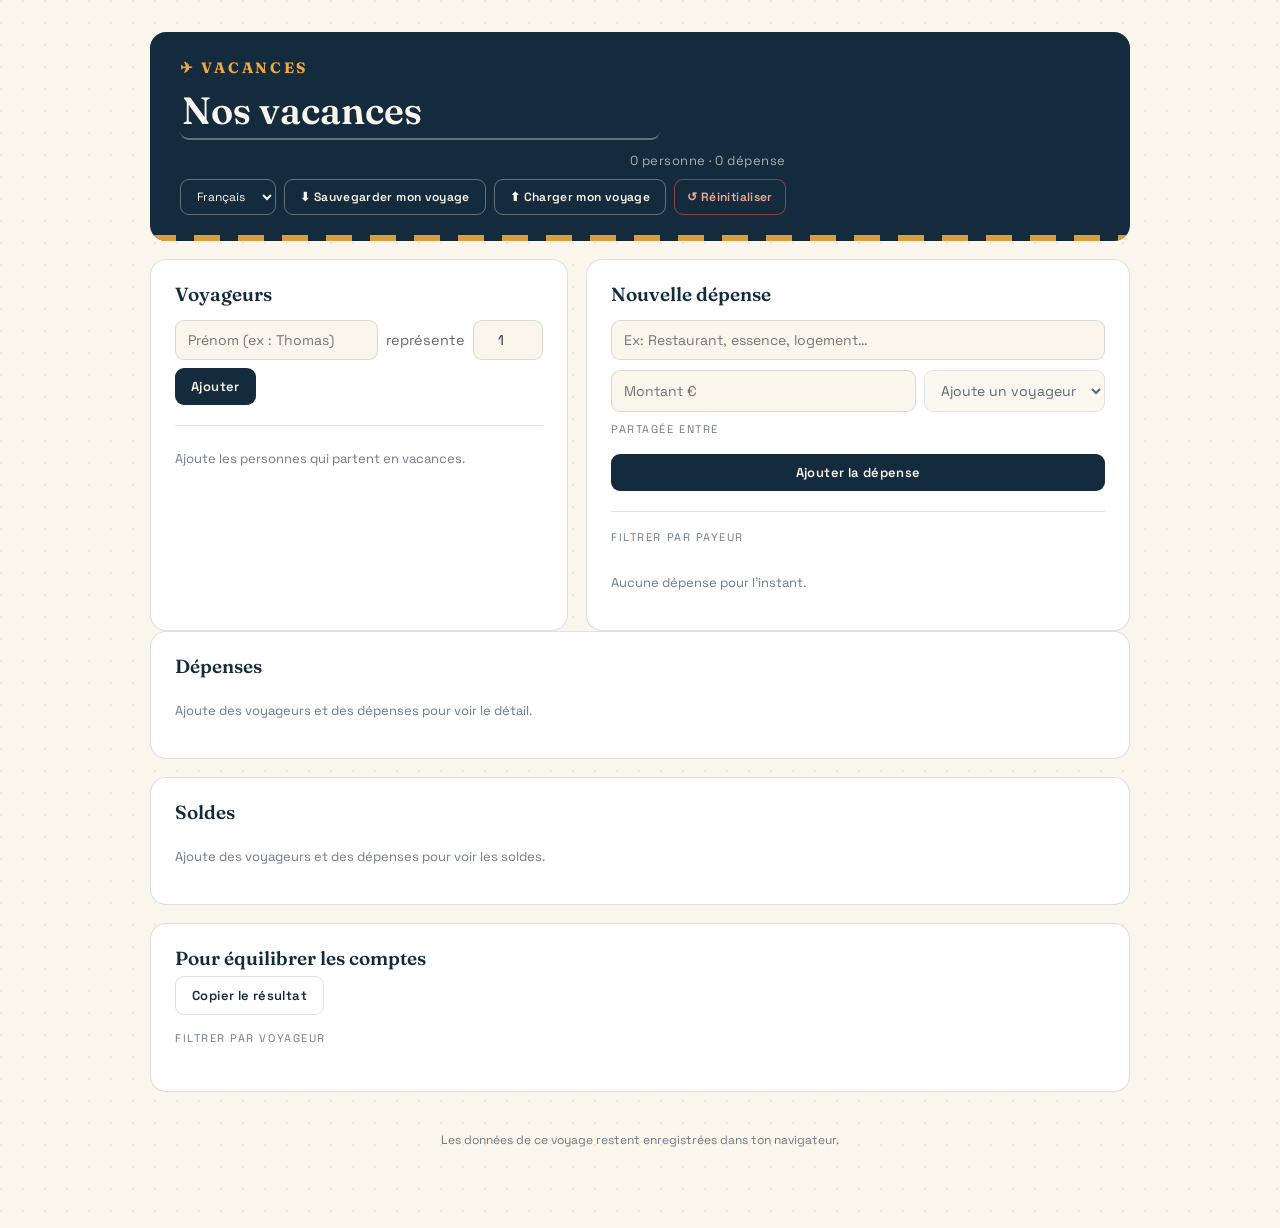
==== html/index.html @ 64b2166e "ajustement CSS pour mobile et tablette" ====
<!DOCTYPE html>
<html lang="fr">
<head>
<meta charset="UTF-8">
<meta name="viewport" content="width=device-width, initial-scale=1.0">
<title>Vacances — Partage des dépenses</title>
<link rel="preconnect" href="https://fonts.googleapis.com">
<link href="https://fonts.googleapis.com/css2?family=Fraunces:opsz,wght@9..144,400;9..144,600;9..144,700&family=Space+Grotesk:wght@400;500;600;700&display=swap" rel="stylesheet">
<link rel="stylesheet" href="../css/style.css">
<link rel="manifest" href="manifest.json">
<link rel="icon" href="icon.svg" type="image/svg+xml">
<link rel="apple-touch-icon" href="icon-192.png">
<meta name="theme-color" content="#142B3D">
<meta name="apple-mobile-web-app-capable" content="yes">
<meta name="apple-mobile-web-app-status-bar-style" content="black-translucent">
<meta name="apple-mobile-web-app-title" content="Vacances">
</head>
<body>
<div class="app">

  <header class="ticket-header">
    <div class="header-left">
      <div class="airline-mark">✈ <span data-i18n="airlineMark">Vacances</span></div>
      <input id="tripName" class="trip-name-input" value="Nos vacances" spellcheck="false"/>
    </div>
    <div class="header-right">
      <div class="ticket-meta" id="headerSummary">0 voyageur · 0 dépense</div>
      <div class="file-actions">
        <select id="langSelect" class="ghost-btn lang-select"></select>
        <button type="button" id="exportBtn" class="ghost-btn" data-i18n="exportBtn">⬇ Sauvegarder mon voyage</button>
        <button type="button" id="importBtn" class="ghost-btn" data-i18n="importBtn">⬆ Charger mon voyage</button>
        <button type="button" id="resetBtn" class="ghost-btn ghost-btn-danger" data-i18n="resetBtn">↺ Réinitialiser</button>
        <input type="file" id="importInput" accept="application/json" hidden />
      </div>
    </div>
  </header>

  <div class="grid">
    <section class="panel panel-people">
      <h2 data-i18n="peopleSectionTitle">Voyageurs</h2>
      <form id="personForm">
        <input id="personInput" placeholder="Prénom (ex : Thomas)" data-i18n-placeholder="personNamePlaceholder" autocomplete="off" required/>
        <span class="represents-label" data-i18n="representsLabel">représente</span>
        <input id="personSize" type="number" min="1" step="1" value="1" title="Nombre de personnes représentées" data-i18n-title="personSizeTitle"/>
        <button type="submit" data-i18n="addPersonBtn">Ajouter</button>
      </form>
      <hr class="panel-divider"/>
      <ul id="peopleList"></ul>
      <p class="empty-hint" id="peopleEmptyHint" data-i18n="peopleEmptyHint">Ajoute les personnes qui partent en vacances.</p>
    </section>

    <section class="panel panel-expense">
      <h2 data-i18n="expenseSectionTitle">Nouvelle dépense</h2>
      <form id="expenseForm">
        <input id="expenseDesc" placeholder="Ex: Restaurant, essence, logement…" data-i18n-placeholder="expenseDescPlaceholder" required/>
        <div class="row2">
          <input id="expenseAmount" type="number" min="0" step="0.01" placeholder="Montant €" data-i18n-placeholder="expenseAmountPlaceholder" required/>
          <select id="expensePayer" required></select>
        </div>
        <div>
          <p class="eyebrow" data-i18n="sharedBetweenLabel">Partagée entre</p>
          <div class="chip-list" id="expenseParticipants"></div>
        </div>
        <button type="submit" data-i18n="addExpenseBtn">Ajouter la dépense</button>
      </form>
      <hr class="panel-divider"/>
      <div class="expense-list-filter">
        <p class="eyebrow" data-i18n="filterByPayerLabel">Filtrer par payeur</p>
        <div class="chip-list" id="expensePayerFilter"></div>
      </div>
      <ul id="expenseList"></ul>
      <p class="empty-hint" id="expenseEmptyHint" data-i18n="expenseEmptyDefault">Aucune dépense pour l'instant.</p>
    </section>
  </div>

  <section class="panel panel-totals">
    <h2 data-i18n="totalsSectionTitle">Dépenses</h2>
    <p class="avg-line" id="avgLine"></p>
    <div id="totalsList"></div>
    <p class="empty-hint" id="totalsEmptyHint" data-i18n="totalsEmptyHint">Ajoute des voyageurs et des dépenses pour voir le détail.</p>
  </section>

  <section class="panel panel-balances">
    <h2 data-i18n="balancesSectionTitle">Soldes</h2>
    <div id="balancesList"></div>
    <p class="empty-hint" id="balEmptyHint" data-i18n="balEmptyHint">Ajoute des voyageurs et des dépenses pour voir les soldes.</p>
  </section>

  <section class="panel panel-settlement">
    <h2 data-i18n="settlementSectionTitle">Pour équilibrer les comptes</h2>
    <p class="avg-line" id="settlementCount"></p>
    <button type="button" class="modal-btn-secondary settlement-copy-btn" id="settlementCopyBtn" data-i18n="copySettlementBtn" hidden>Copier le résultat</button>
    <div>
      <p class="eyebrow" data-i18n="filterByTravelerLabel">Filtrer par voyageur</p>
      <div class="chip-list" id="settlementFilter"></div>
    </div>
    <div class="tickets" id="settlementTickets"></div>
  </section>

  <footer data-i18n="footerText">Les données de ce voyage restent enregistrées dans ton navigateur.</footer>
</div>

<div class="toast" id="toast" hidden role="status" aria-live="polite"></div>

<div class="modal-overlay" id="modalOverlay" hidden>
  <div class="modal-box" role="alertdialog" aria-modal="true">
    <p class="modal-message" id="modalMessage"></p>
    <div class="modal-actions">
      <button type="button" class="modal-btn-secondary" id="modalCancelBtn" data-i18n="modalCancelBtn" hidden>Annuler</button>
      <button type="button" id="modalConfirmBtn" data-i18n="modalOkBtn">OK</button>
    </div>
  </div>
</div>

<div class="modal-overlay" id="joinExpensesModal" hidden>
  <div class="modal-box modal-box-wide" role="dialog" aria-modal="true">
    <p class="modal-message" data-i18n="joinExpensesIntro">Merci de sélectionner les dépenses auxquelles vous voulez participer. Si aucune, ne rien sélectionner.</p>
    <p class="modal-message modal-message-warning" id="joinExpensesPartialNote" hidden></p>
    <p class="eyebrow" data-i18n="joinExpensesListLabel">Dépenses existantes</p>
    <div class="join-expenses-list">
      <label class="join-expense-row join-expense-all">
        <input type="checkbox" id="joinExpensesAllCheckbox"/>
        <span data-i18n="allChipLabel">Tous</span>
      </label>
      <div id="joinExpensesItems"></div>
    </div>
    <div class="modal-actions">
      <button type="button" id="joinExpensesConfirmBtn" data-i18n="joinExpensesConfirmBtn">Valider</button>
    </div>
  </div>
</div>

<div class="modal-overlay" id="editExpenseModal" hidden>
  <div class="modal-box modal-box-wide" role="dialog" aria-modal="true">
    <p class="eyebrow" data-i18n="editExpenseTitle">Modifier la dépense</p>
    <div class="edit-expense-fields">
      <input id="editExpenseDesc" placeholder="Ex: Restaurant, essence, logement…" data-i18n-placeholder="expenseDescPlaceholder"/>
      <div class="row2">
        <input id="editExpenseAmount" type="number" min="0" step="0.01" placeholder="Montant €" data-i18n-placeholder="expenseAmountPlaceholder"/>
        <select id="editExpensePayer"></select>
      </div>
      <div>
        <p class="eyebrow" data-i18n="sharedBetweenLabel">Partagée entre</p>
        <div class="join-expenses-list" id="editExpenseParticipants"></div>
      </div>
    </div>
    <div class="modal-actions">
      <button type="button" class="modal-btn-secondary" id="editExpenseCancelBtn" data-i18n="modalCancelBtn">Annuler</button>
      <button type="button" id="editExpenseSaveBtn" data-i18n="editExpenseSaveBtn">Enregistrer</button>
    </div>
  </div>
</div>

<script src="../i18n/translations.js"></script>
<script src="../javascript/app.js"></script>
<script src="../javascript/join-expenses.js"></script>
<script src="../javascript/edit-expense.js"></script>
</body>
</html>
---- css/style.css ----
:root{
  --bg: #FAF6EC;
  --paper: #FFFFFF;
  --ink: #142B3D;
  --ink-soft: rgba(20,43,61,0.62);
  --line: rgba(20,43,61,0.14);
  --sun: #F2A93B;
  --teal: #1F8A7A;
  --teal-deep: #14615A;
  --coral: #E8604C;
  --radius: 16px;
}
*{ box-sizing: border-box; }
html,body{ margin:0; padding:0; }
body{
  background: var(--bg);
  background-image:
    radial-gradient(circle at 1px 1px, rgba(20,43,61,0.06) 1px, transparent 0);
  background-size: 22px 22px;
  color: var(--ink);
  font-family: 'Space Grotesk', sans-serif;
  min-height: 100vh;
  padding: 32px 18px 80px;
}
.app{ max-width: 980px; margin: 0 auto; }

/* ---------- Header : boarding-pass strip ---------- */
.ticket-header{
  background: var(--ink);
  color: var(--bg);
  border-radius: var(--radius);
  padding: 26px 30px;
  display:flex;
  flex-wrap: wrap;
  align-items:center;
  justify-content: space-between;
  gap: 12px;
  position: relative;
  overflow: hidden;
}
.ticket-header::after{
  content:"";
  position:absolute; inset:0;
  background: repeating-linear-gradient(90deg, var(--sun) 0 26px, transparent 26px 44px);
  opacity: 0.9;
  height: 6px;
  top: auto; bottom: 0;
}
.airline-mark{
  font-family:'Fraunces', serif;
  font-weight: 700;
  font-size: 15px;
  letter-spacing: 0.18em;
  text-transform: uppercase;
  color: var(--sun);
}
.trip-name-input{
  background: transparent;
  border: none;
  border-bottom: 2px solid rgba(250,246,236,0.35);
  color: var(--bg);
  font-family: 'Fraunces', serif;
  font-weight: 600;
  font-size: clamp(26px, 4vw, 38px);
  padding: 4px 2px;
  width: 100%;
  max-width: 480px;
  margin-top: 6px;
}
.trip-name-input:focus{ outline:none; border-bottom-color: var(--sun); }
.ticket-meta{
  font-size: 13px;
  color: rgba(250,246,236,0.65);
  letter-spacing: 0.04em;
}
.header-left{ display:flex; flex-direction:column; }
.header-right{ display:flex; flex-direction:column; align-items:flex-end; gap:10px; }
.file-actions{ display:flex; flex-wrap:wrap; gap:8px; justify-content:flex-end; }
.ghost-btn{
  background: transparent;
  color: var(--bg);
  border: 1px solid rgba(250,246,236,0.35);
  font-size: 12px;
  padding: 8px 12px;
}
.ghost-btn:hover{ background: rgba(250,246,236,0.12); }
.ghost-btn-danger{ border-color: rgba(232,96,76,0.55); color: #F3A897; }
.ghost-btn-danger:hover{ background: rgba(232,96,76,0.18); }
.lang-select{ cursor:pointer; }
.lang-select option{ color: var(--ink); background: var(--paper); }
/* Fixed min-widths sized for each button's longest translation (French),
   so the header wraps identically regardless of the active language —
   otherwise a shorter translation lets buttons fit on one row while a
   longer one wraps to two, making the header visibly jump on switch. */
#langSelect{ min-width: 96px; }
#exportBtn{ min-width: 202px; }
#importBtn{ min-width: 172px; }
#resetBtn{ min-width: 112px; }

/* ---------- layout ---------- */
.grid{
  display:grid;
  grid-template-columns: 1fr 1.3fr;
  gap: 18px;
  margin-top: 18px;
}
/* Grid columns default to a minimum size based on their content (e.g. a
   long "Payé par …" option in the payer <select>), which can force the
   whole grid — and only the grid, not the header — wider than .app.
   min-width:0 lets a column shrink below that content size instead. */
.grid > *{ min-width: 0; }
@media (max-width: 760px){ .grid{ grid-template-columns: 1fr; } }

.panel{
  background: var(--paper);
  border-radius: var(--radius);
  padding: 22px 24px 26px;
  border: 1px solid var(--line);
}
.panel + .panel{ margin-top: 18px; }
/* ...but not between the two side-by-side panels inside .grid: that
   generic adjacent-sibling rule also matches them (same class, same
   sibling relationship), pushing "Nouvelle dépense" 18px below
   "Voyageurs" and breaking their equal-height alignment. .grid's own
   `gap` already provides the right spacing there (side-by-side on
   desktop, stacked on mobile), so cancel the extra margin. */
.grid > .panel + .panel{ margin-top: 0; }
.panel h2{
  font-family:'Fraunces', serif;
  font-weight: 600;
  font-size: 19px;
  margin: 0 0 14px;
}
.eyebrow{
  font-size: 11px;
  letter-spacing: 0.14em;
  text-transform: uppercase;
  color: var(--ink-soft);
  margin: 0 0 4px;
}

/* ---------- forms ---------- */
input, select{
  font-family: 'Space Grotesk', sans-serif;
  font-size: 14px;
  padding: 10px 12px;
  border-radius: 9px;
  border: 1px solid var(--line);
  background: var(--bg);
  color: var(--ink);
}
input:focus, select:focus{ outline: 2px solid var(--teal); outline-offset: 1px; }
button{
  font-family: 'Space Grotesk', sans-serif;
  font-weight: 600;
  font-size: 13px;
  letter-spacing: 0.03em;
  border: none;
  border-radius: 9px;
  padding: 10px 16px;
  cursor: pointer;
  background: var(--ink);
  color: var(--bg);
  transition: transform .12s ease, background .12s ease;
}
button:hover{ background: var(--teal-deep); }
button:active{ transform: scale(0.97); }

#personForm{ display:flex; gap: 8px; align-items:center; flex-wrap: wrap; }
/* flex-basis:0% (the shorthand "flex:1") gives an item zero weight in
   the flexbox shrink calculation, so it never actually shrinks — the
   opposite of what's wanted. "auto" basis lets personInput properly
   absorb the row's shrinkage instead of the fixed-size label/size-field/
   button giving up their own space; a small min-width plus flex-wrap
   keeps it from being squeezed down to an unusable sliver at in-between
   widths — it wraps onto its own line instead. */
#personInput{ flex: 1 1 auto; min-width: 120px; }
#personForm input#personSize{ flex: none; width: 70px; text-align:center; }
#personForm .represents-label{ flex:none; white-space:nowrap; color: var(--muted, #666); font-size: 0.9em; }
#personForm button{ flex: none; }

#expenseForm{ display:flex; flex-direction:column; gap: 10px; }
.row2{ display:flex; gap: 8px; }
.row2 input{ flex:1; }
.row2 select{ min-width: 0; flex-shrink: 1; }
/* Side by side, "Montant €" and "Payé par …" never both fit on an actual
   phone screen once a payer's name is more than a couple of letters —
   the select ends up squeezed down to just "Payé", unreadable. Below
   phone width, stack them instead so each gets the full row. */
@media (max-width: 480px){
  .row2{ flex-direction: column; }
}

.chip-list{ display:flex; flex-wrap:wrap; gap:6px; margin: 2px 0 4px; }
.chip{
  display:flex; align-items:center; gap:6px;
  padding: 6px 10px;
  border-radius: 999px;
  border: 1px solid var(--line);
  font-size: 13px;
  cursor: pointer;
  user-select:none;
  background: var(--bg);
}
.chip.active{ background: var(--teal); border-color: var(--teal); color: #fff; }
/* Filter chips (narrowing what's shown below) vs. plain chips (choosing
   who shares an expense): same teal accent, but outlined rather than
   filled when active, so the two roles read differently at a glance. */
.chip-filter.active{ background: transparent; border-color: var(--teal); color: var(--teal-deep); }

/* ---------- people list ---------- */
#peopleList{ list-style:none; margin: 14px 0 0; padding:0; display:flex; flex-direction:column; gap:8px; }
#peopleList li{
  display:flex; align-items:center; justify-content:space-between;
  padding: 8px 12px;
  border-radius: 9px;
  background: var(--bg);
  font-size: 14px;
}
#peopleList li button{
  background:none; color: var(--coral); font-weight:600; padding: 2px 6px; font-size: 16px; line-height:1;
}
#peopleList li button:hover{ background: none; opacity:0.7; }
.person-size{ color: var(--ink-soft); font-size: 12px; font-weight: 500; }

.panel-divider{ border: none; border-top: 1px solid var(--line); margin: 20px 0 0; }
.expense-list-filter{ margin-top: 18px; }
.expense-list-filter .chip-list{ margin-bottom: 4px; }

/* ---------- expense list ---------- */
#expenseList{ list-style:none; margin: 16px 0 0; padding:0; display:flex; flex-direction:column; gap:10px; }
#expenseList li{
  padding: 10px 12px;
  border-radius: 10px;
  background: var(--bg);
  font-size: 13.5px;
}
.exp-top{ display:flex; justify-content:space-between; font-weight:600; }
.exp-sub{ color: var(--ink-soft); margin-top:2px; font-size:12.5px; }
.exp-actions{ display:flex; gap:14px; margin-top:4px; }
.exp-del, .exp-edit{ background:none; font-size: 11px; padding:0; }
.exp-del{ color: var(--coral); }
.exp-edit{ color: var(--teal-deep); }
.exp-del:hover, .exp-edit:hover{ background:none; text-decoration: underline; }

.panel-settlement .eyebrow{ margin-top: 2px; }
.panel-settlement .chip-list{ margin-bottom: 16px; }
.chip.chip-all{ font-weight: 600; }

/* ---------- totals per person ---------- */
.avg-line{
  font-size: 13px;
  color: var(--ink-soft);
  margin: -6px 0 14px;
}
.avg-line strong{ color: var(--teal-deep); font-weight: 700; }
#totalsList{ display:flex; flex-direction:column; gap:8px; }
.total-row{
  display:flex; align-items:center; justify-content:space-between;
  padding: 10px 14px; border-radius: 10px; background: var(--bg);
  font-size: 14px;
}
.total-amount{ font-weight: 700; font-variant-numeric: tabular-nums; color: var(--ink); }
.total-count{ color: var(--ink-soft); font-size: 12px; }

/* ---------- balances ---------- */
#balancesList{ display:flex; flex-direction:column; gap:8px; }
.bal-row{
  display:flex; align-items:center; justify-content:space-between;
  padding: 10px 14px; border-radius: 10px; background: var(--bg);
  font-size: 14px;
}
.bal-amount{ font-weight: 700; font-variant-numeric: tabular-nums; }
.bal-pos{ color: var(--teal-deep); }
.bal-neg{ color: var(--coral); }
.bal-zero{ color: var(--ink-soft); }

/* ---------- settlement tickets (signature element) ---------- */
.tickets{ display:flex; flex-direction: column; gap: 16px; }
.ticket{
  position: relative;
  display:grid;
  grid-template-columns: 1fr auto 1fr;
  align-items: center;
  background: linear-gradient(180deg, #fff, #fffef9);
  border: 1px solid var(--line);
  border-radius: 14px;
  padding: 18px 22px;
  box-shadow: 0 2px 0 rgba(20,43,61,0.05);
}
.ticket::before, .ticket::after{
  content:"";
  position:absolute;
  width: 20px; height:20px;
  background: var(--bg);
  border: 1px solid var(--line);
  border-radius: 50%;
  top: 50%; transform: translateY(-50%);
}
.ticket::before{ left: calc(66.6% - 10px); }
.ticket::after{ left: calc(66.6% - 10px); }
.ticket-stub-line{
  position:absolute; top:8px; bottom:8px; left: 66.6%;
  border-left: 2px dashed var(--line);
}
.t-from, .t-to{ display:flex; flex-direction:column; }
.t-label{ font-size: 10.5px; letter-spacing:0.12em; text-transform:uppercase; color: var(--ink-soft); }
.t-name{ font-family:'Fraunces', serif; font-weight:600; font-size: 19px; margin-top: 2px; }
.t-mid{ display:flex; flex-direction:column; align-items:center; padding: 0 26px; }
.t-arrow{ color: var(--sun); font-size: 18px; }
.t-amount{
  font-family:'Space Grotesk', sans-serif; font-weight:700; font-size: 20px;
  color: var(--teal-deep);
  margin-top: 4px;
  font-variant-numeric: tabular-nums;
}
.t-to{ text-align:right; align-items:flex-end; }

/* The 3-column ticket (from | arrow+amount | to) needs real width for
   two names plus an amount side by side — on an actual phone screen
   this overflowed and got clipped. Stack it vertically instead; the
   decorative dashed "ticket stub" line only made sense as a horizontal
   divider, so it's dropped rather than reflowed. */
@media (max-width: 480px){
  .ticket{ grid-template-columns: 1fr; text-align:center; row-gap: 6px; }
  .ticket::before, .ticket::after, .ticket-stub-line{ display:none; }
  .t-from, .t-to{ align-items:center; text-align:center; }
  .t-mid{ padding: 4px 0; }
}

.all-settled{
  text-align:center; padding: 26px; color: var(--ink-soft); font-size: 14px;
  border: 1px dashed var(--line); border-radius: 12px;
}

.empty-hint{ color: var(--ink-soft); font-size: 13px; margin-top: 10px; }

footer{ text-align:center; color: var(--ink-soft); font-size: 12px; margin-top: 40px; }

/* ---------- Modal dialogs (replaces native alert/confirm, which the
   browser renders in its own UI language, not the page's) ---------- */
.modal-overlay{
  position: fixed; inset: 0;
  background: rgba(20,43,61,0.55);
  display:flex; align-items:center; justify-content:center;
  padding: 20px;
  z-index: 1000;
}
.modal-overlay[hidden]{ display:none; }
.modal-box{
  background: var(--paper);
  border-radius: var(--radius);
  padding: 24px 26px;
  max-width: 420px;
  width: 100%;
  box-shadow: 0 16px 48px rgba(20,43,61,0.28);
}
.modal-message{ margin: 0 0 20px; font-size: 14.5px; line-height:1.5; color: var(--ink); white-space: pre-line; }
.modal-message-warning{ margin-top: -12px; font-size: 13px; color: var(--coral); }

/* ---------- Toast (brief status message, touch devices only) ----------
   Pinned to the TOP of the screen rather than the bottom: on a phone/tablet,
   the on-screen keyboard covers the bottom of the page right after adding an
   expense, which is exactly when this needs to be visible. See isTouchDevice()
   in app.js for why this never shows on desktop. */
.toast{
  position: fixed;
  top: 16px; left: 50%;
  transform: translateX(-50%);
  background: var(--ink);
  color: #fff;
  font-family: 'Space Grotesk', sans-serif;
  font-size: 13.5px;
  font-weight: 600;
  padding: 10px 18px;
  border-radius: 999px;
  box-shadow: 0 8px 24px rgba(20,43,61,0.28);
  z-index: 1200;
  pointer-events: none;
  opacity: 0;
  transition: opacity 0.25s ease, transform 0.25s ease;
}
.toast[hidden]{ display:none; }
.toast.toast-visible{ opacity: 1; transform: translateX(-50%) translateY(4px); }
.modal-actions{ display:flex; justify-content:flex-end; gap:10px; }
.modal-btn-secondary{
  background: transparent;
  color: var(--ink);
  border: 1px solid var(--line);
}
.modal-btn-secondary:hover{ background: var(--bg); }
.settlement-copy-btn{ display:block; margin: -8px 0 16px; }
.settlement-copy-btn.copied{ border-color: var(--teal); color: var(--teal-deep); }
#modalConfirmBtn.modal-btn-danger{ background: var(--coral); }
#modalConfirmBtn.modal-btn-danger:hover{ background: #cf4d3a; }

/* ---------- Join-existing-expenses modal ---------- */
.modal-box-wide{ max-width: 460px; }
.modal-box-wide .eyebrow{ margin: 0 0 8px; }
.join-expenses-list{
  border: 1px solid var(--line);
  border-radius: 10px;
  margin-bottom: 20px;
  max-height: 260px;
  overflow-y: auto;
}
.join-expense-row{
  display:flex; align-items:flex-start; gap:10px;
  padding: 10px 14px;
  font-size: 14px;
}
.join-expense-row:hover{ background: var(--bg); }
.join-expense-label{ flex:1; display:flex; align-items:flex-start; gap:10px; cursor: pointer; min-width:0; }
.join-expense-label input[type="checkbox"]{
  width: 16px; height: 16px; flex: none; accent-color: var(--teal);
  align-self: flex-start; margin-top: 3px;
}
.join-expense-info{ flex:1; display:flex; flex-direction:column; gap:1px; min-width:0; }
.join-expense-top{ display:flex; justify-content:space-between; gap:10px; }
.join-expense-desc{ flex:1; }
.join-expense-amount{ font-weight: 600; font-variant-numeric: tabular-nums; color: var(--ink-soft); }
.join-expense-payer{ font-size: 12px; color: var(--ink-soft); }
.join-expense-row-partial{ background: rgba(232,96,76,0.07); }
.join-expense-row-partial:hover{ background: rgba(232,96,76,0.12); }
.join-expense-row-partial .join-expense-desc{ color: var(--coral); }
.join-expense-level{ display:flex; align-items:center; gap:4px; flex: none; margin-top: -3px; }
.join-expense-level[hidden]{ display:none; }
.join-expense-level input{
  width: 52px; padding: 4px 6px; text-align:right; font-size: 13px;
}
.join-expense-level-suffix{ font-size: 13px; color: var(--ink-soft); }
/* +/- stepper around the percentage input: native number-spinner arrows
   don't render on mobile browsers, so this gives a tappable equivalent
   that behaves the same on every platform. */
.level-stepper{ display:flex; align-items:stretch; border:1px solid var(--line); border-radius:9px; overflow:hidden; }
.level-stepper input{ border:none; border-radius:0; width:46px; padding:4px 3px; text-align:center; }
.level-step-btn{
  border:none; background:var(--bg); color:var(--ink-soft);
  width:24px; flex:none; font-size:15px; line-height:1; cursor:pointer;
  display:flex; align-items:center; justify-content:center;
}
.level-step-btn:hover{ background:var(--line); color:var(--ink); }
.level-step-btn:first-child{ border-right:1px solid var(--line); }
.level-step-btn:last-child{ border-left:1px solid var(--line); }
/* On a device with a precise pointer (a mouse/trackpad — real desktops, and
   any desktop browser window regardless of how narrow it's resized), the
   native number-spinner arrows work fine, so go back to the plain bordered
   input instead of the custom stepper. Only devices without one (touchscreens
   — phones and tablets) keep it, since that's where the native arrows don't
   render at all. Width-based breakpoints would get this wrong (a narrowed
   desktop window isn't touch), so this checks the pointer itself instead. */
@media (hover: hover) and (pointer: fine){
  .level-stepper{ display:contents; }
  .level-step-btn{ display:none; }
  .level-stepper input{
    border:1px solid var(--line); border-radius:9px; background:var(--bg);
    width:52px; padding:4px 6px; text-align:right;
  }
}
/* Keeping "Participation …%" on the same line as the description/amount
   (the desktop layout, aligned via a negative margin) only works with room
   to spare — on a touch device it crowds out the description, forcing it to
   wrap and overlap the row above (made worse by the wider +/- stepper shown
   there). Stack it on its own full-width line below instead. Tied to the
   same touch detection as the stepper itself, not a screen-width breakpoint:
   the popup's own width doesn't change between phone and tablet, so a tablet
   needs the exact same stacking as a phone despite its much wider screen. */
@media (hover: none), (pointer: coarse){
  .join-expense-row:not(.join-expense-all){ flex-direction: column; align-items: stretch; }
  .join-expense-level{ margin-top: 2px; justify-content: center; }
}
.join-expense-level-label{ font-size: 12px; color: var(--ink-soft); white-space: nowrap; }
.join-expense-all{
  font-weight: 600;
  border-bottom: 1px solid var(--line);
}

/* ---------- Edit-expense modal ---------- */
.edit-expense-fields{ display:flex; flex-direction:column; gap:10px; margin-bottom: 20px; }
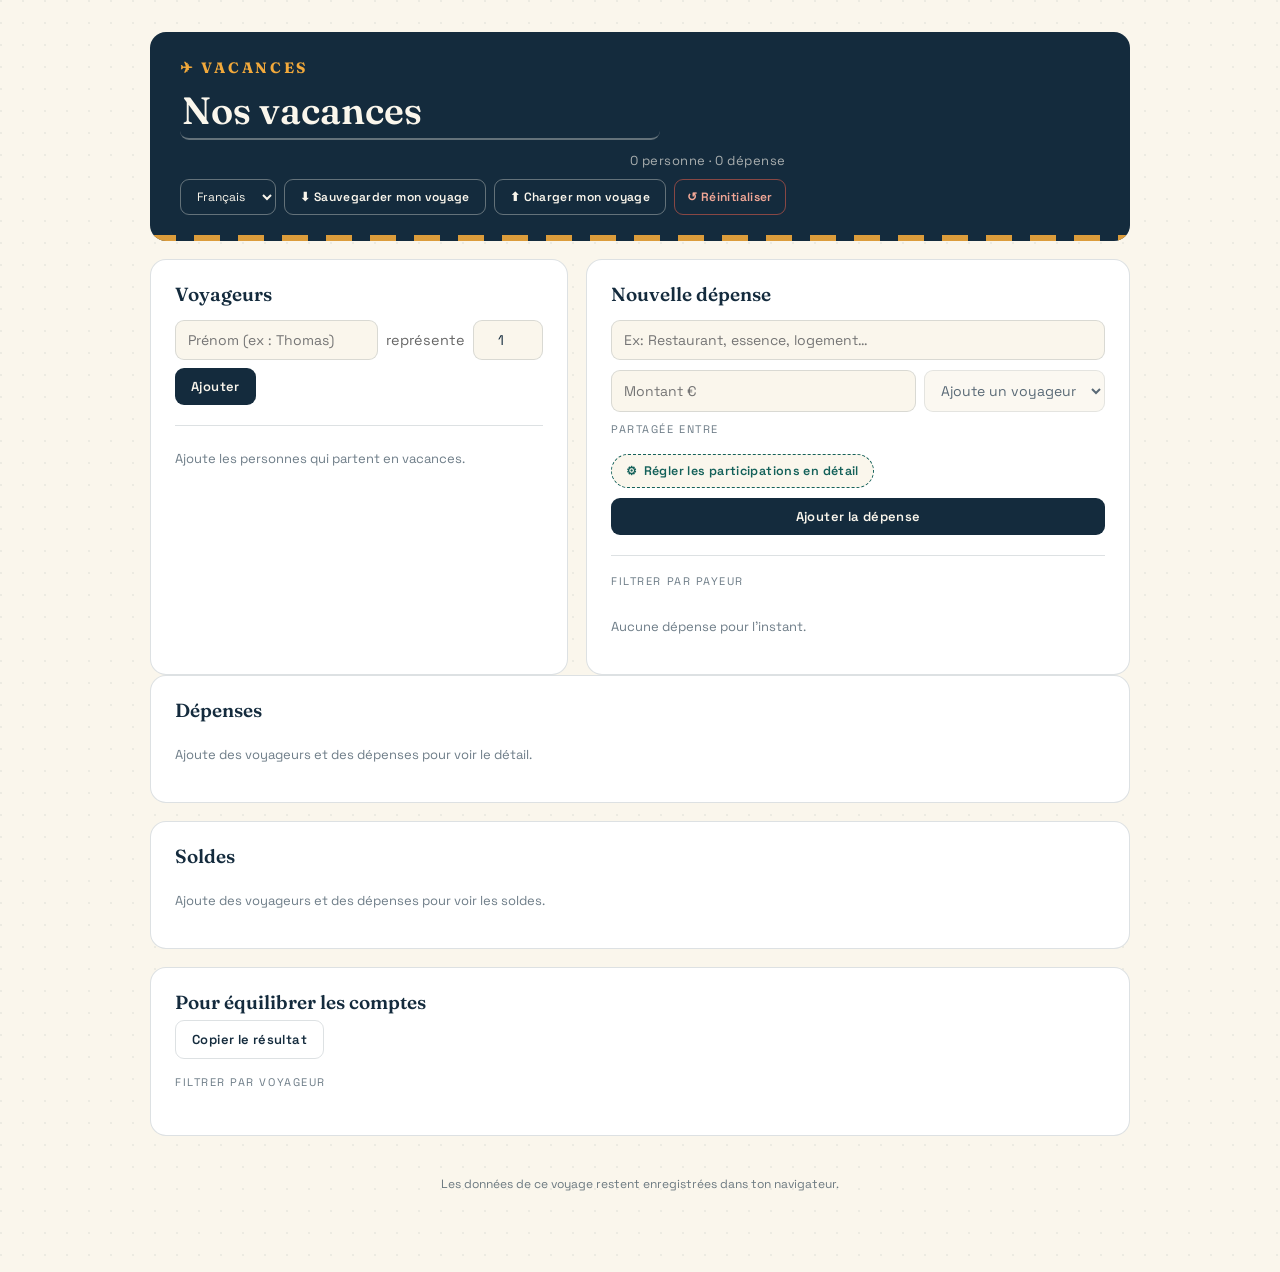
==== commit 3c1bee44: "détail IHM'" ====
--- a/html/index.html
+++ b/html/index.html
@@ -38,7 +38,7 @@
   <div class="grid">
     <section class="panel panel-people">
       <h2 data-i18n="peopleSectionTitle">Voyageurs</h2>
-      <form id="personForm">
+      <form id="personForm" novalidate>
         <input id="personInput" placeholder="Prénom (ex : Thomas)" data-i18n-placeholder="personNamePlaceholder" autocomplete="off" required/>
         <span class="represents-label" data-i18n="representsLabel">représente</span>
         <input id="personSize" type="number" min="1" step="1" value="1" title="Nombre de personnes représentées" data-i18n-title="personSizeTitle"/>
@@ -51,7 +51,8 @@
 
     <section class="panel panel-expense">
       <h2 data-i18n="expenseSectionTitle">Nouvelle dépense</h2>
-      <form id="expenseForm">
+      <div class="toast" id="toast" hidden role="status" aria-live="polite"></div>
+      <form id="expenseForm" novalidate>
         <input id="expenseDesc" placeholder="Ex: Restaurant, essence, logement…" data-i18n-placeholder="expenseDescPlaceholder" required/>
         <div class="row2">
           <input id="expenseAmount" type="number" min="0" step="0.01" placeholder="Montant €" data-i18n-placeholder="expenseAmountPlaceholder" required/>
@@ -60,6 +61,8 @@
         <div>
           <p class="eyebrow" data-i18n="sharedBetweenLabel">Partagée entre</p>
           <div class="chip-list" id="expenseParticipants"></div>
+          <div id="expenseFineParticipants" hidden></div>
+          <button type="button" class="fine-mode-toggle" id="expenseFineModeToggle" data-i18n="expenseFineModeOn">Régler les participations en détail</button>
         </div>
         <button type="submit" data-i18n="addExpenseBtn">Ajouter la dépense</button>
       </form>
@@ -100,7 +103,7 @@
   <footer data-i18n="footerText">Les données de ce voyage restent enregistrées dans ton navigateur.</footer>
 </div>
 
-<div class="toast" id="toast" hidden role="status" aria-live="polite"></div>
+<div class="field-tooltip" id="fieldTooltip" hidden role="status" aria-live="polite"></div>
 
 <div class="modal-overlay" id="modalOverlay" hidden>
   <div class="modal-box" role="alertdialog" aria-modal="true">
--- a/css/style.css
+++ b/css/style.css
@@ -243,6 +243,33 @@
 .exp-edit{ color: var(--teal-deep); }
 .exp-del:hover, .exp-edit:hover{ background:none; text-decoration: underline; }
 
+/* Optional fine-grained participation control on the "new expense" form —
+   hidden behind this link so the everyday case (chips only) stays as
+   simple as before; only expands into per-person checkboxes + % when
+   actually needed, instead of forcing a create-then-edit round trip. */
+/* Styled as a chip/pill rather than a bare text link — on a phone, plain
+   text with no border or padding is both hard to aim at (tiny tap target)
+   and easy to miss as tappable at all, since there's nothing to signal it.
+   A pill matches the chips directly above it, so a finger that already
+   knows those are tappable reads this one the same way at a glance. */
+.fine-mode-toggle{
+  display: inline-flex; align-items:center; gap:6px;
+  background: var(--bg); color: var(--teal-deep);
+  border: 1px dashed var(--teal-deep);
+  padding: 8px 14px; margin-top:10px;
+  border-radius: 999px;
+  font-size: 12.5px; font-weight:600;
+}
+.fine-mode-toggle::before{ content:'⚙'; font-size:12px; }
+.fine-mode-toggle:hover{ background: var(--bg); border-style: solid; }
+.fine-mode-toggle:active{ background: var(--line); }
+#expenseFineParticipants{ margin-top: 8px; }
+#expenseFineParticipants[hidden]{ display:none; }
+/* .chip-list's own display:flex has the same specificity as a bare [hidden]
+   rule and loads later, so it would otherwise win and keep the chips
+   showing — matching the fix already needed for .join-expense-level. */
+#expenseParticipants[hidden]{ display:none; }
+
 .panel-settlement .eyebrow{ margin-top: 2px; }
 .panel-settlement .chip-list{ margin-bottom: 16px; }
 .chip.chip-all{ font-weight: 600; }
@@ -359,29 +386,61 @@
 .modal-message-warning{ margin-top: -12px; font-size: 13px; color: var(--coral); }
 
 /* ---------- Toast (brief status message, touch devices only) ----------
-   Pinned to the TOP of the screen rather than the bottom: on a phone/tablet,
-   the on-screen keyboard covers the bottom of the page right after adding an
-   expense, which is exactly when this needs to be visible. See isTouchDevice()
-   in app.js for why this never shows on desktop. */
+   Anchored inside the "Nouvelle dépense" panel itself (top-right corner,
+   next to the title) rather than pinned to the top of the screen: a
+   screen-wide toast sat right over the dark header band and blended into
+   it. Living inside the panel — on its plain white background — keeps it
+   readable, and it's still within the area that stays visible above an
+   on-screen keyboard right after adding an expense. See isTouchDevice() in
+   app.js for why this never shows on desktop. */
+.panel-expense{ position: relative; }
 .toast{
-  position: fixed;
-  top: 16px; left: 50%;
-  transform: translateX(-50%);
+  position: absolute;
+  top: 22px; right: 24px;
   background: var(--ink);
   color: #fff;
   font-family: 'Space Grotesk', sans-serif;
   font-size: 13.5px;
   font-weight: 600;
-  padding: 10px 18px;
+  padding: 8px 16px;
   border-radius: 999px;
   box-shadow: 0 8px 24px rgba(20,43,61,0.28);
-  z-index: 1200;
+  z-index: 5;
   pointer-events: none;
   opacity: 0;
   transition: opacity 0.25s ease, transform 0.25s ease;
 }
 .toast[hidden]{ display:none; }
-.toast.toast-visible{ opacity: 1; transform: translateX(-50%) translateY(4px); }
+.toast.toast-visible{ opacity: 1; transform: translateY(4px); }
+
+/* Small, fleeting tooltip anchored right under an invalid field (empty
+   required field on submit) — sized and positioned like a native browser
+   validation bubble, not the big centered modal used for actual decisions
+   (confirmations, warnings needing a click). Disappears on its own after a
+   couple seconds, or as soon as the field is corrected. */
+.field-tooltip{
+  position: fixed;
+  background: var(--ink);
+  color: #fff;
+  font-family: 'Space Grotesk', sans-serif;
+  font-size: 12.5px;
+  font-weight: 600;
+  padding: 6px 12px;
+  border-radius: 8px;
+  box-shadow: 0 6px 16px rgba(20,43,61,0.25);
+  z-index: 1300;
+  pointer-events: none;
+  opacity: 0;
+  transform: translateY(-4px);
+  transition: opacity 0.2s ease, transform 0.2s ease;
+}
+.field-tooltip[hidden]{ display:none; }
+.field-tooltip.field-tooltip-visible{ opacity: 1; transform: translateY(0); }
+.field-tooltip::before{
+  content: '';
+  position: absolute; top: -5px; left: 14px;
+  border: 5px solid transparent; border-bottom-color: var(--ink);
+}
 .modal-actions{ display:flex; justify-content:flex-end; gap:10px; }
 .modal-btn-secondary{
   background: transparent;
@@ -423,6 +482,13 @@
 .join-expense-row-partial{ background: rgba(232,96,76,0.07); }
 .join-expense-row-partial:hover{ background: rgba(232,96,76,0.12); }
 .join-expense-row-partial .join-expense-desc{ color: var(--coral); }
+/* Live per-person euro amount shown next to their name in the "edit
+   expense" modal, updating as the amount, participants or participation
+   level change — lets you see the effect before saving. */
+.edit-expense-share{
+  flex: none; font-size: 12px; font-weight: 600;
+  font-variant-numeric: tabular-nums; color: var(--ink-soft); white-space: nowrap;
+}
 .join-expense-level{ display:flex; align-items:center; gap:4px; flex: none; margin-top: -3px; }
 .join-expense-level[hidden]{ display:none; }
 .join-expense-level input{
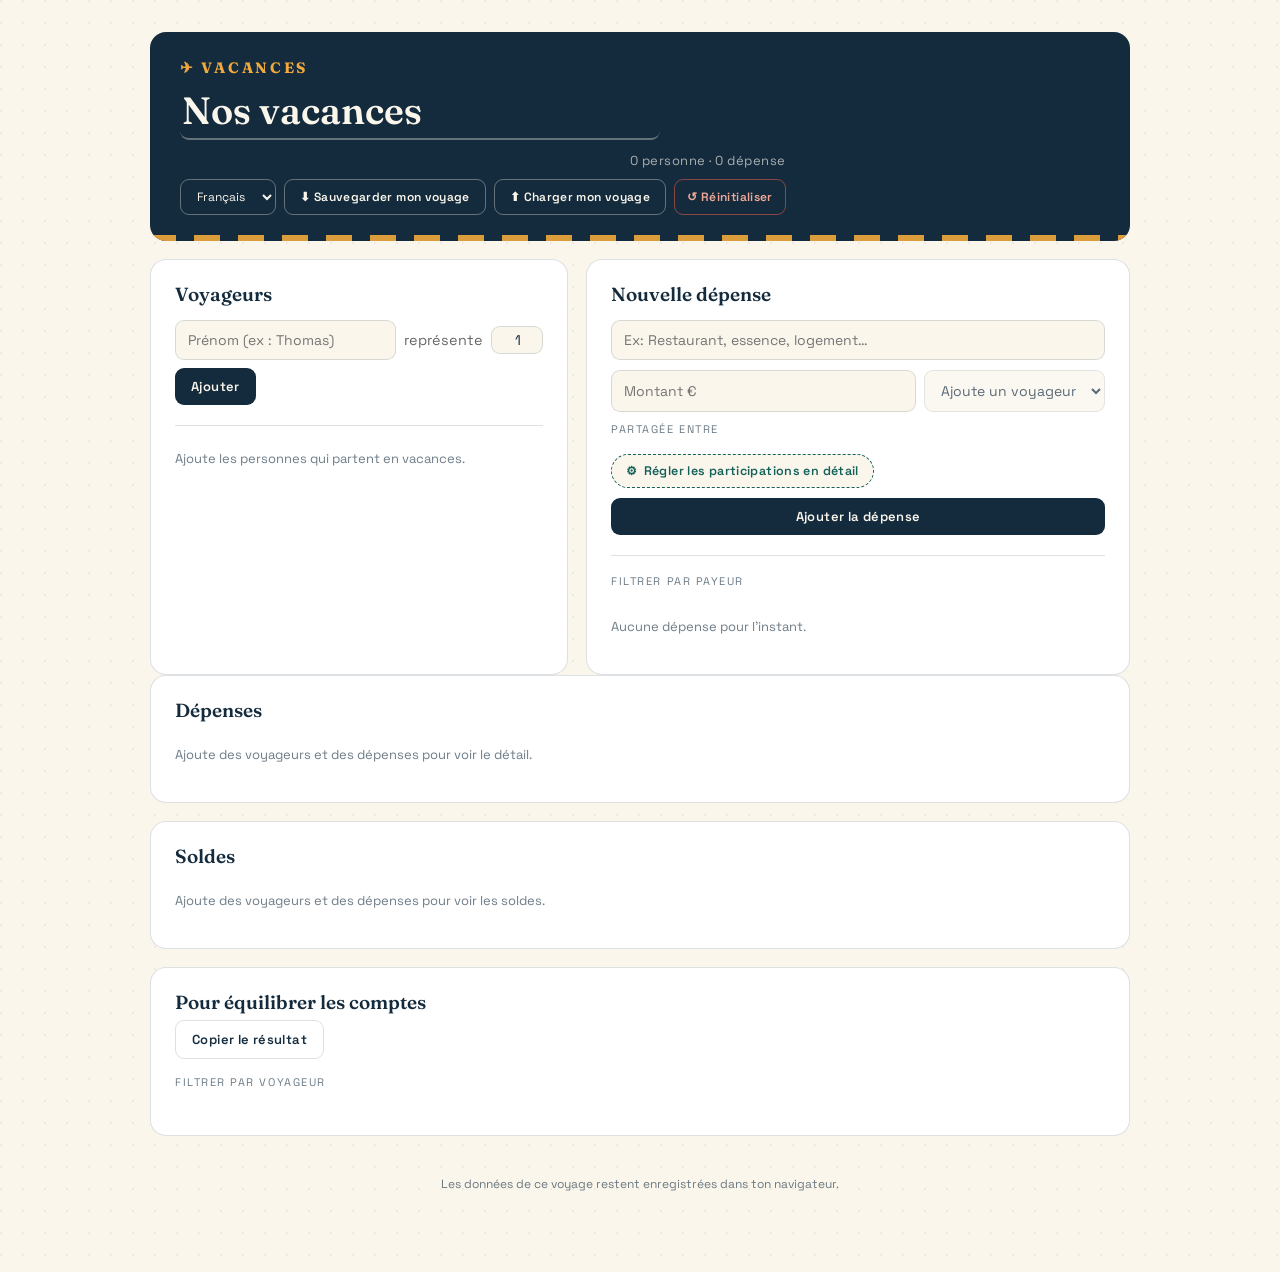
==== commit 120ef6c9: "ajustement IHM" ====
--- a/html/index.html
+++ b/html/index.html
@@ -41,7 +41,11 @@
       <form id="personForm" novalidate>
         <input id="personInput" placeholder="Prénom (ex : Thomas)" data-i18n-placeholder="personNamePlaceholder" autocomplete="off" required/>
         <span class="represents-label" data-i18n="representsLabel">représente</span>
-        <input id="personSize" type="number" min="1" step="1" value="1" title="Nombre de personnes représentées" data-i18n-title="personSizeTitle"/>
+        <div class="level-stepper">
+          <button type="button" class="level-step-btn" id="personSizeMinus" aria-label="-1">−</button>
+          <input id="personSize" type="number" min="1" step="1" value="1" title="Nombre de personnes représentées" data-i18n-title="personSizeTitle"/>
+          <button type="button" class="level-step-btn" id="personSizePlus" aria-label="+1">+</button>
+        </div>
         <button type="submit" data-i18n="addPersonBtn">Ajouter</button>
       </form>
       <hr class="panel-divider"/>
--- a/css/style.css
+++ b/css/style.css
@@ -175,7 +175,11 @@
    keeps it from being squeezed down to an unusable sliver at in-between
    widths — it wraps onto its own line instead. */
 #personInput{ flex: 1 1 auto; min-width: 120px; }
-#personForm input#personSize{ flex: none; width: 70px; text-align:center; }
+/* The +/- stepper is shared with the participation-percentage fields
+   elsewhere (join-expenses, edit-expense, fine-mode) — same touch-target
+   fix, same revert to the native number spinner on desktop — just with the
+   input's own min="1" step="1" giving a headcount step instead of 5%. */
+#personForm .level-stepper{ flex: none; }
 #personForm .represents-label{ flex:none; white-space:nowrap; color: var(--muted, #666); font-size: 0.9em; }
 #personForm button{ flex: none; }
 
@@ -498,16 +502,25 @@
 /* +/- stepper around the percentage input: native number-spinner arrows
    don't render on mobile browsers, so this gives a tappable equivalent
    that behaves the same on every platform. */
-.level-stepper{ display:flex; align-items:stretch; border:1px solid var(--line); border-radius:9px; overflow:hidden; }
-.level-stepper input{ border:none; border-radius:0; width:46px; padding:4px 3px; text-align:center; }
+/* This whole stepper only ever renders on touch devices in the first place
+   (see the fine-pointer media query just below, which hides it entirely on
+   desktop) — so these sizes only need to work for a finger, never a mouse.
+   A 2px gap between each segment, shown through the wrapper's own
+   background, is a real dead zone: a mistap lands on plain background
+   instead of accidentally landing on — and opening the keyboard for — the
+   input right next to the button, which a fast tap kept doing at 0px gap. */
+.level-stepper{
+  display:flex; align-items:stretch; gap:2px;
+  border:1px solid var(--line); border-radius:9px; overflow:hidden;
+  background: var(--line);
+}
+.level-stepper input{ border:none; border-radius:0; width:44px; padding:8px 3px; text-align:center; background:var(--bg); }
 .level-step-btn{
   border:none; background:var(--bg); color:var(--ink-soft);
-  width:24px; flex:none; font-size:15px; line-height:1; cursor:pointer;
+  width:38px; flex:none; font-size:17px; line-height:1; cursor:pointer;
   display:flex; align-items:center; justify-content:center;
 }
 .level-step-btn:hover{ background:var(--line); color:var(--ink); }
-.level-step-btn:first-child{ border-right:1px solid var(--line); }
-.level-step-btn:last-child{ border-left:1px solid var(--line); }
 /* On a device with a precise pointer (a mouse/trackpad — real desktops, and
    any desktop browser window regardless of how narrow it's resized), the
    native number-spinner arrows work fine, so go back to the plain bordered
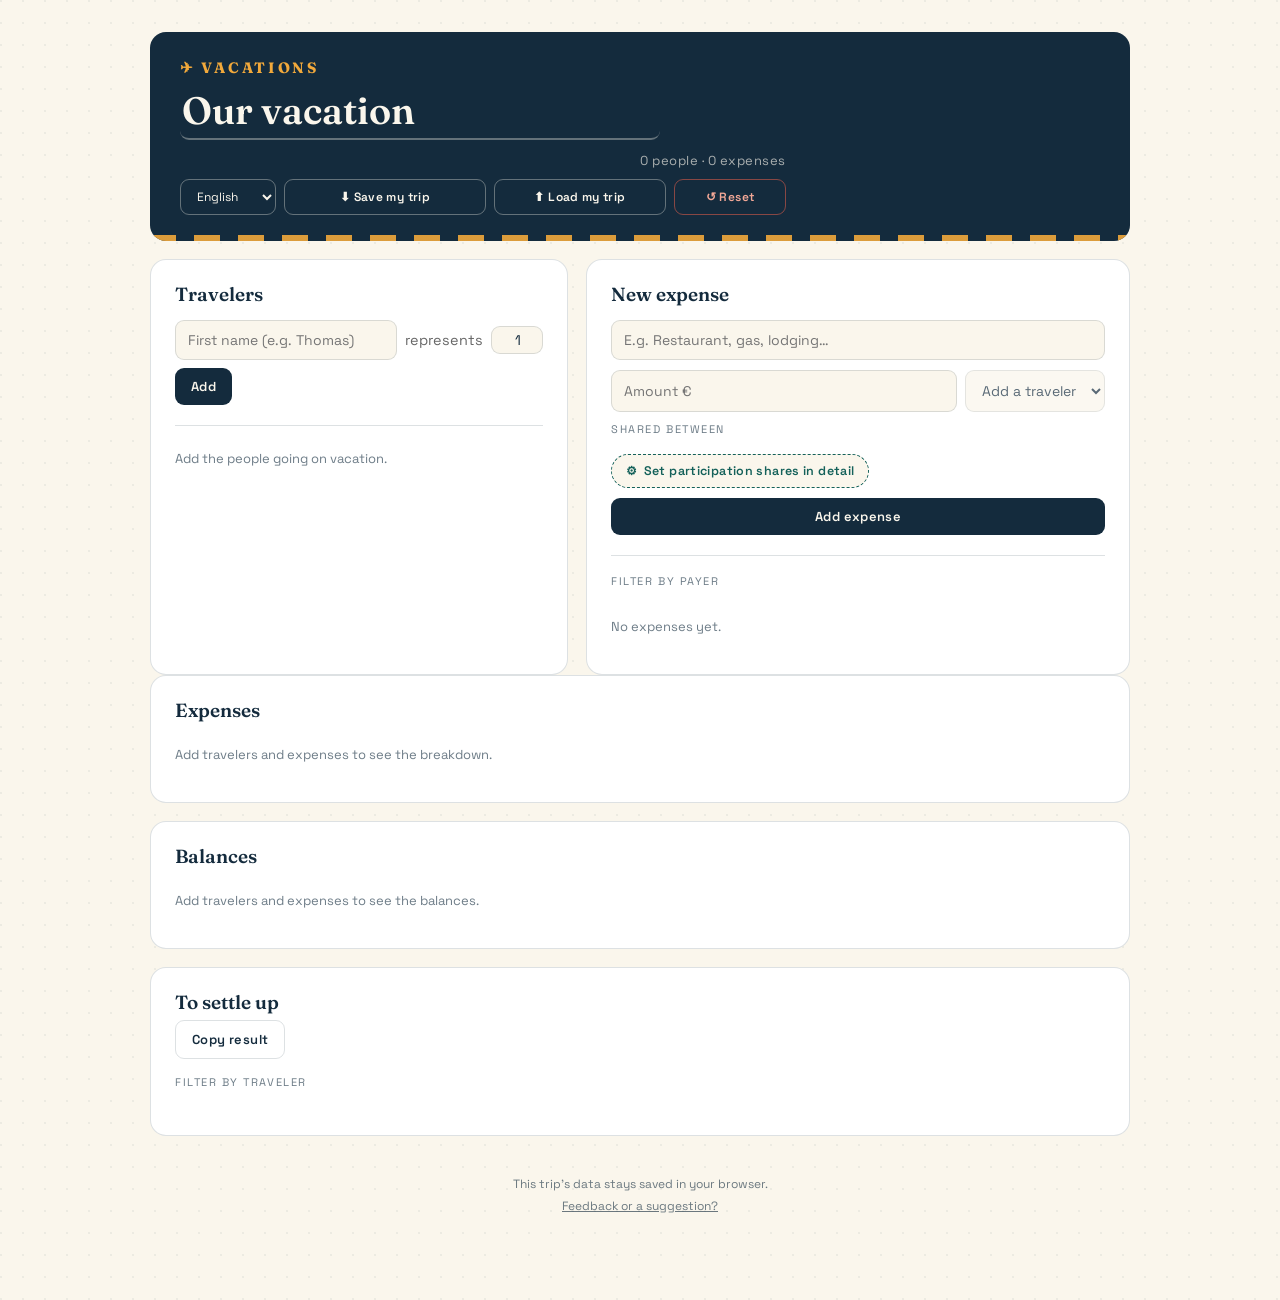
==== commit 48adde25: "ajout lien avis" ====
--- a/html/index.html
+++ b/html/index.html
@@ -104,7 +104,10 @@
     <div class="tickets" id="settlementTickets"></div>
   </section>
 
-  <footer data-i18n="footerText">Les données de ce voyage restent enregistrées dans ton navigateur.</footer>
+  <footer>
+    <p data-i18n="footerText">Les données de ce voyage restent enregistrées dans ton navigateur.</p>
+    <p><a class="footer-feedback" href="https://framaforms.org/avis-suggestions-application-voyages-reviews-suggestions-travel-app-1793802135" target="_blank" rel="noopener noreferrer" data-i18n="feedbackLink">Un avis, une suggestion ?</a></p>
+  </footer>
 </div>
 
 <div class="field-tooltip" id="fieldTooltip" hidden role="status" aria-live="polite"></div>
@@ -125,10 +128,10 @@
     <p class="modal-message modal-message-warning" id="joinExpensesPartialNote" hidden></p>
     <p class="eyebrow" data-i18n="joinExpensesListLabel">Dépenses existantes</p>
     <div class="join-expenses-list">
-      <label class="join-expense-row join-expense-all">
+      <div class="join-expense-row join-expense-all">
         <input type="checkbox" id="joinExpensesAllCheckbox"/>
         <span data-i18n="allChipLabel">Tous</span>
-      </label>
+      </div>
       <div id="joinExpensesItems"></div>
     </div>
     <div class="modal-actions">
--- a/css/style.css
+++ b/css/style.css
@@ -367,6 +367,9 @@
 .empty-hint{ color: var(--ink-soft); font-size: 13px; margin-top: 10px; }
 
 footer{ text-align:center; color: var(--ink-soft); font-size: 12px; margin-top: 40px; }
+footer p{ margin: 0 0 6px; }
+.footer-feedback{ color: var(--ink-soft); text-decoration: underline; }
+.footer-feedback:hover{ color: var(--teal); }
 
 /* ---------- Modal dialogs (replaces native alert/confirm, which the
    browser renders in its own UI language, not the page's) ---------- */
@@ -467,6 +470,19 @@
   max-height: 260px;
   overflow-y: auto;
 }
+/* Phones and tablets draw a thin overlay scrollbar that fades out a moment
+   after scrolling, so nothing tells you the list continues. Styling the
+   scrollbar explicitly makes browsers keep it on screen permanently, in the
+   app's orange. The standard scrollbar-color/width properties are only used
+   where ::-webkit-scrollbar isn't supported (Firefox): Chrome 121+ ignores
+   the webkit version as soon as those are set, and would bring the
+   auto-hiding overlay bar back. */
+.join-expenses-list::-webkit-scrollbar{ width: 10px; }
+.join-expenses-list::-webkit-scrollbar-track{ background: rgba(242,169,59,0.18); border-radius: 10px; }
+.join-expenses-list::-webkit-scrollbar-thumb{ background: var(--sun); border-radius: 10px; border: 2px solid transparent; background-clip: padding-box; min-height: 40px; }
+@supports not selector(::-webkit-scrollbar){
+  .join-expenses-list{ scrollbar-color: var(--sun) rgba(242,169,59,0.18); scrollbar-width: auto; }
+}
 .join-expense-row{
   display:flex; align-items:flex-start; gap:10px;
   padding: 10px 14px;
@@ -474,10 +490,19 @@
 }
 .join-expense-row:hover{ background: var(--bg); }
 .join-expense-label{ flex:1; display:flex; align-items:flex-start; gap:10px; cursor: pointer; min-width:0; }
+/* Rows that are plain divs, not labels: only the checkbox itself toggles,
+   clicking the name or the rest of the row does nothing. */
+.join-expense-label-static{ cursor: default; }
+div.join-expense-all input[type="checkbox"]{ accent-color: var(--teal); }
 .join-expense-label input[type="checkbox"]{
   width: 16px; height: 16px; flex: none; accent-color: var(--teal);
   align-self: flex-start; margin-top: 3px;
 }
+/* Same frozen look as the % steppers (.level-stepper-locked) — no amount
+   entered yet means picking who's in doesn't have anything to divide up
+   between them either, so both controls gray out together. */
+.join-expense-label:has(input:disabled){ opacity:.5; cursor:not-allowed; }
+.join-expense-label:has(input:disabled) input{ cursor:not-allowed; }
 .join-expense-info{ flex:1; display:flex; flex-direction:column; gap:1px; min-width:0; }
 .join-expense-top{ display:flex; justify-content:space-between; gap:10px; }
 .join-expense-desc{ flex:1; }
@@ -519,8 +544,18 @@
   border:none; background:var(--bg); color:var(--ink-soft);
   width:38px; flex:none; font-size:17px; line-height:1; cursor:pointer;
   display:flex; align-items:center; justify-content:center;
+  /* These are pure tap targets: a long press must not start text selection
+     or the browser's callout menu (copy/share/etc.), which is what a
+     slightly-too-long tap on "+" or "−" was triggering on phones/tablets. */
+  -webkit-user-select:none; user-select:none;
+  -webkit-touch-callout:none;
+  -webkit-tap-highlight-color: transparent;
+  touch-action: manipulation;
 }
 .level-step-btn:hover{ background:var(--line); color:var(--ink); }
+.level-stepper-locked{ opacity:.5; }
+.level-stepper-locked .level-step-btn,
+.level-stepper-locked input{ cursor:not-allowed; }
 /* On a device with a precise pointer (a mouse/trackpad — real desktops, and
    any desktop browser window regardless of how narrow it's resized), the
    native number-spinner arrows work fine, so go back to the plain bordered
@@ -547,6 +582,15 @@
 @media (hover: none), (pointer: coarse){
   .join-expense-row:not(.join-expense-all){ flex-direction: column; align-items: stretch; }
   .join-expense-level{ margin-top: 2px; justify-content: center; }
+  /* Now that only the checkbox itself toggles (the row is inert), it's the
+     sole tap target on these rows — 16px is too small for a finger. Only
+     our own div rows; the join-expenses popup's label rows are untouched. */
+  .join-expense-label-static input[type="checkbox"],
+  div.join-expense-all input[type="checkbox"]{
+    width: 26px; height: 26px; margin: 0; flex: none;
+  }
+  .join-expense-label-static{ align-items: center; }
+  div.join-expense-all{ align-items: center; }
 }
 .join-expense-level-label{ font-size: 12px; color: var(--ink-soft); white-space: nowrap; }
 .join-expense-all{
